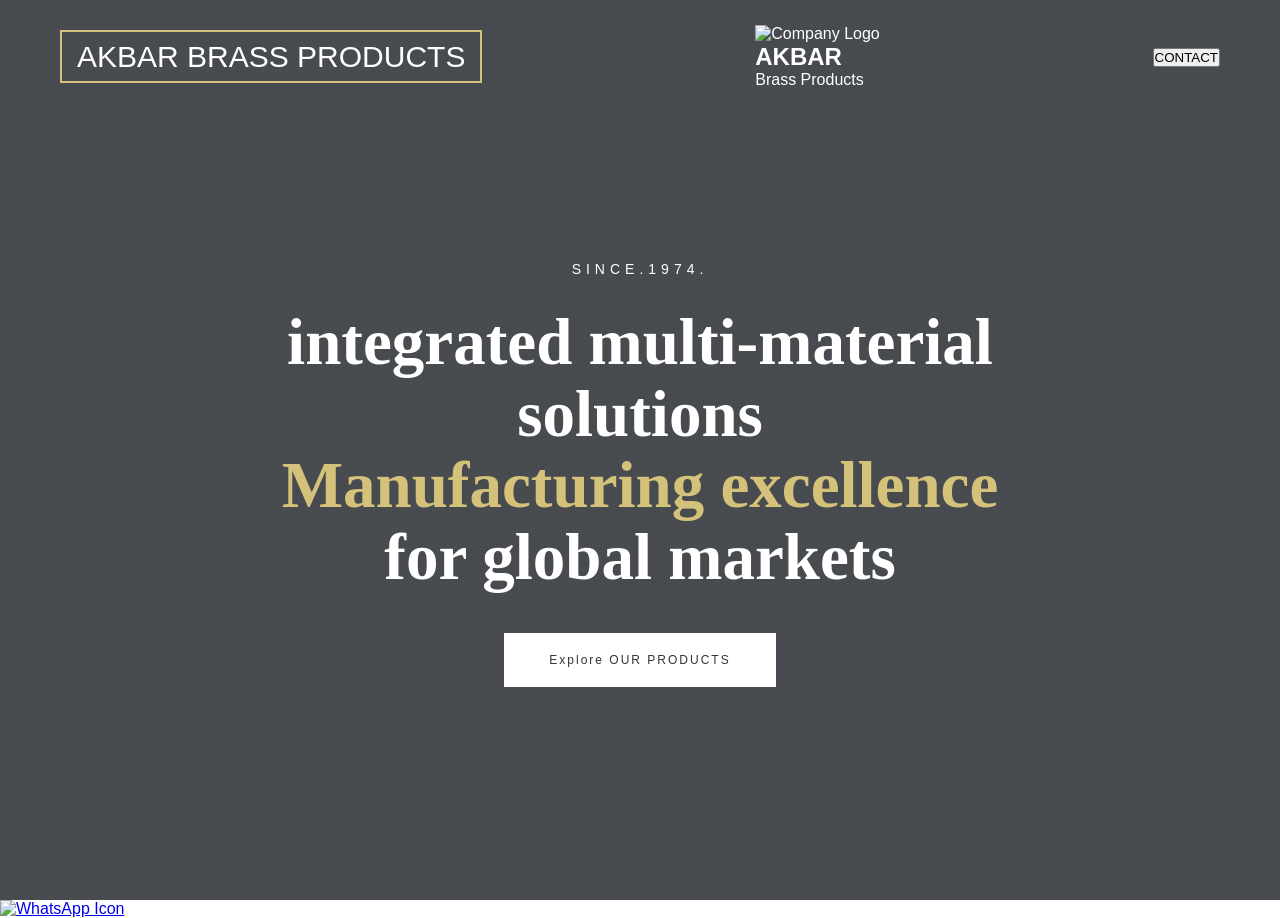
==== AK.html @ 09dd2a89 "update file" ====
<!DOCTYPE html>
<html lang="en">
<head>
    <meta charset="UTF-8">
    <meta name="viewport" content="width=device-width, initial-scale=1.0">
    <title>AKBAR BRASS PRODUCTS</title>
    <link rel="stylesheet" href="AK.css">
</head>
<body>
    <section class="hero">
        <header>
            <div class="menu">
                <span class="logo">AKBAR BRASS PRODUCTS</span>
            </div>
            <!--company logo-->
                <div class="company-logo">
                    <img src="images/akbar-logo.png" alt="Company Logo">
                    <h1>AKBAR</h1>
                    <p>Brass Products</p>
                </div>
                <!-- contact button-->
                 <button class="contact-button">CONTACT</button>
        </header>
        <!---main content--->
        <div class="hero-content">
            <p class="since">SINCE.1974.</p>
            <h2>integrated multi-material solutions
                <span>Manufacturing excellence</span>
                for global markets
            </h2>
            <button class="explore-btn">Explore OUR PRODUCTS</button>
        </div>
    </section>
    <!---Whatsapp button--->
    <a href="#" class="whatsapp-button">
        <img src="images/whatsapp-icon.png" alt="WhatsApp Icon"></a>
        <script src="AK.js"></script>
</body>
</html>
---- AK.css ----
/* Basic Reset */
* {
    margin: 0;
    padding: 0;
    box-sizing: border-box;
}


/* Body */
body {
    font-family: Arial, sans-serif;
}


/* Hero Section */
.hero {
    min-height: 100vh;

    /* बाद में यहां factory की background image लगा सकते हैं */
    background:
        linear-gradient(rgba(10, 15, 20, 0.75),
            rgba(10, 15, 20, 0.75)),
        url("factory.jpg");

    background-size: cover;
    background-position: center;

    color: white;
    position: relative;
}


/* Header */
header {
    width: 100%;
    padding: 25px 60px;

    display: flex;
    justify-content: space-between;
    align-items: center;
}


/* Menu */
.menu {
    font-size: 30px;
    cursor: pointer;
}


/* Logo */
.logo {
    text-align: center;
    border: 2px solid #d4c27a;
    padding: 8px 15px;
}


.logo h1 {
    font-size: 25px;
    letter-spacing: 3px;
}


.logo p {
    font-size: 9px;
    font-weight: bold;
    letter-spacing: 1px;
    margin-top: 4px;
}


/* Contact Button */
.contact-btn {
    background: transparent;
    color: white;

    border: 2px solid white;

    padding: 12px 25px;

    font-size: 20px;
    font-weight: bold;

    cursor: pointer;

    transition: 0.3s;
}


.contact-btn:hover {
    background-color: white;
    color: black;
}


/* Hero Content */
.hero-content {
    min-height: 80vh;

    display: flex;
    flex-direction: column;
    justify-content: center;
    align-items: center;

    text-align: center;

    padding: 20px;
}


/* Since Text */
.since {
    font-size: 14px;
    letter-spacing: 5px;

    margin-bottom: 30px;
}


/* Main Heading */
.hero-content h2 {
    max-width: 950px;

    font-family: Georgia, serif;

    font-size: 65px;
    line-height: 1.1;

    font-weight: bold;
}


/* Golden Text */
.hero-content h2 span {
    display: block;
    color: #d4c27a;
}


/* Explore Button */
.explore-btn {
    margin-top: 40px;

    padding: 20px 45px;

    background-color: white;
    color: #333;

    border: none;

    font-size: 12px;
    letter-spacing: 2px;

    cursor: pointer;

    transition: 0.3s;
}


.explore-btn:hover {
    background-color: #d4c27a;
}


/* WhatsApp Button */
.whatsapp {
    position: fixed;

    right: 30px;
    bottom: 30px;

    background-color: #25D366;
    color: white;

    width: 60px;
    height: 60px;

    border-radius: 50%;

    display: flex;
    justify-content: center;
    align-items: center;

    text-decoration: none;

    font-size: 11px;
    font-weight: bold;

    box-shadow: 0 5px 15px rgba(0, 0, 0, 0.3);
}


/* Tablet */
@media (max-width: 768px) {

    header {
        padding: 20px;
    }


    .hero-content h2 {
        font-size: 45px;
    }


    .contact-btn {
        padding: 10px 15px;
    }

}


/* Mobile */
@media (max-width: 480px) {

    .hero-content h2 {
        font-size: 32px;
    }


    .since {
        font-size: 10px;
        letter-spacing: 3px;
    }


    .logo h1 {
        font-size: 18px;
    }


    .menu {
        font-size: 25px;
    }


    .contact-btn {
        font-size: 10px;
    }

}
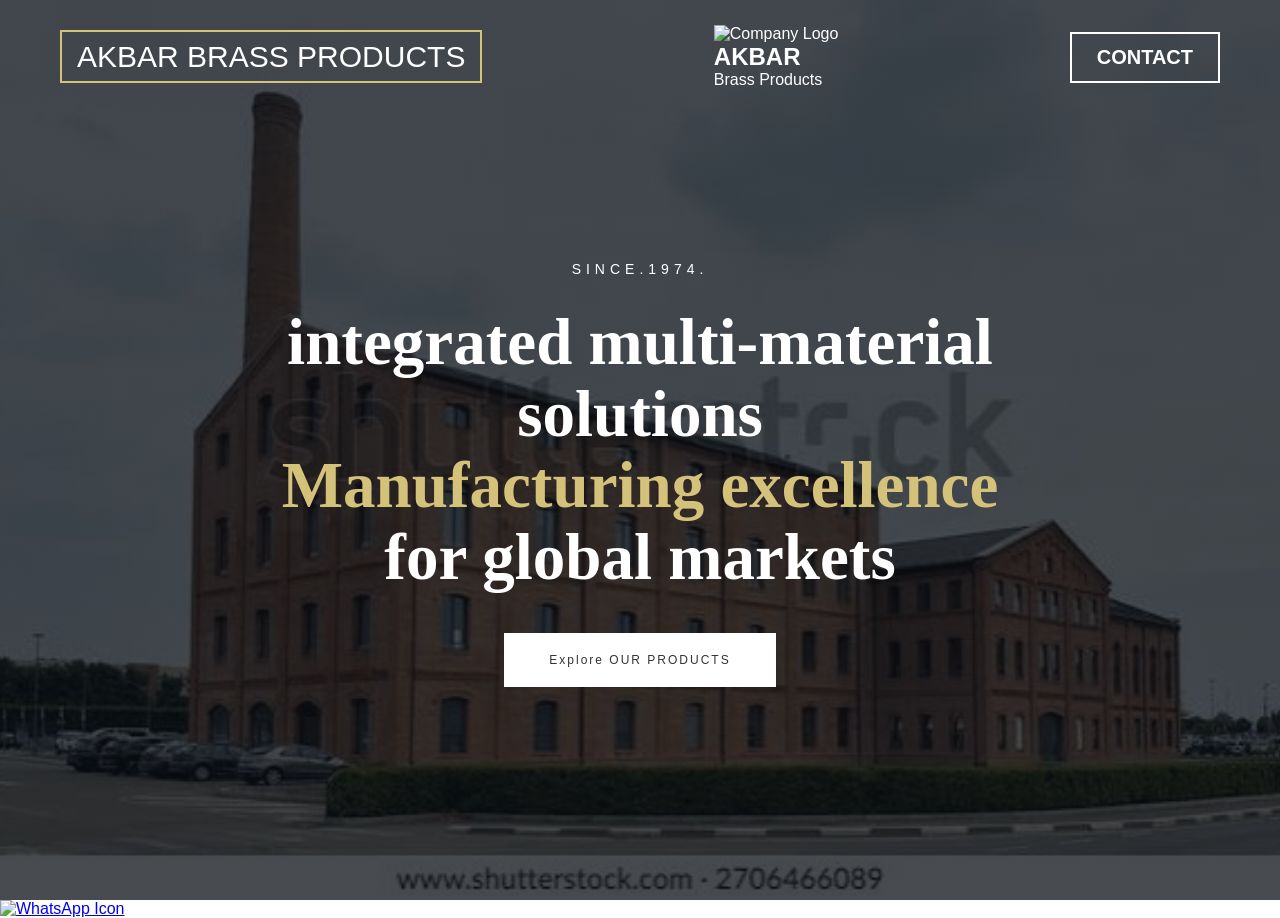
==== commit 87cae7d0: "update file" ====
--- a/AK.html
+++ b/AK.html
@@ -14,7 +14,7 @@
             </div>
             <!--company logo-->
                 <div class="company-logo">
-                    <img src="images/akbar-logo.png" alt="Company Logo">
+                    <img src="logo.png" alt="Company Logo">
                     <h1>AKBAR</h1>
                     <p>Brass Products</p>
                 </div>
--- a/AK.css
+++ b/AK.css
@@ -15,12 +15,11 @@
 /* Hero Section */
 .hero {
     min-height: 100vh;
-
-    /* बाद में यहां factory की background image लगा सकते हैं */
+    background-image: url("factory.jfif");
     background:
         linear-gradient(rgba(10, 15, 20, 0.75),
             rgba(10, 15, 20, 0.75)),
-        url("factory.jpg");
+        url("factory.jfif");
 
     background-size: cover;
     background-position: center;
@@ -71,7 +70,7 @@
 
 
 /* Contact Button */
-.contact-btn {
+.contact-button {
     background: transparent;
     color: white;
 
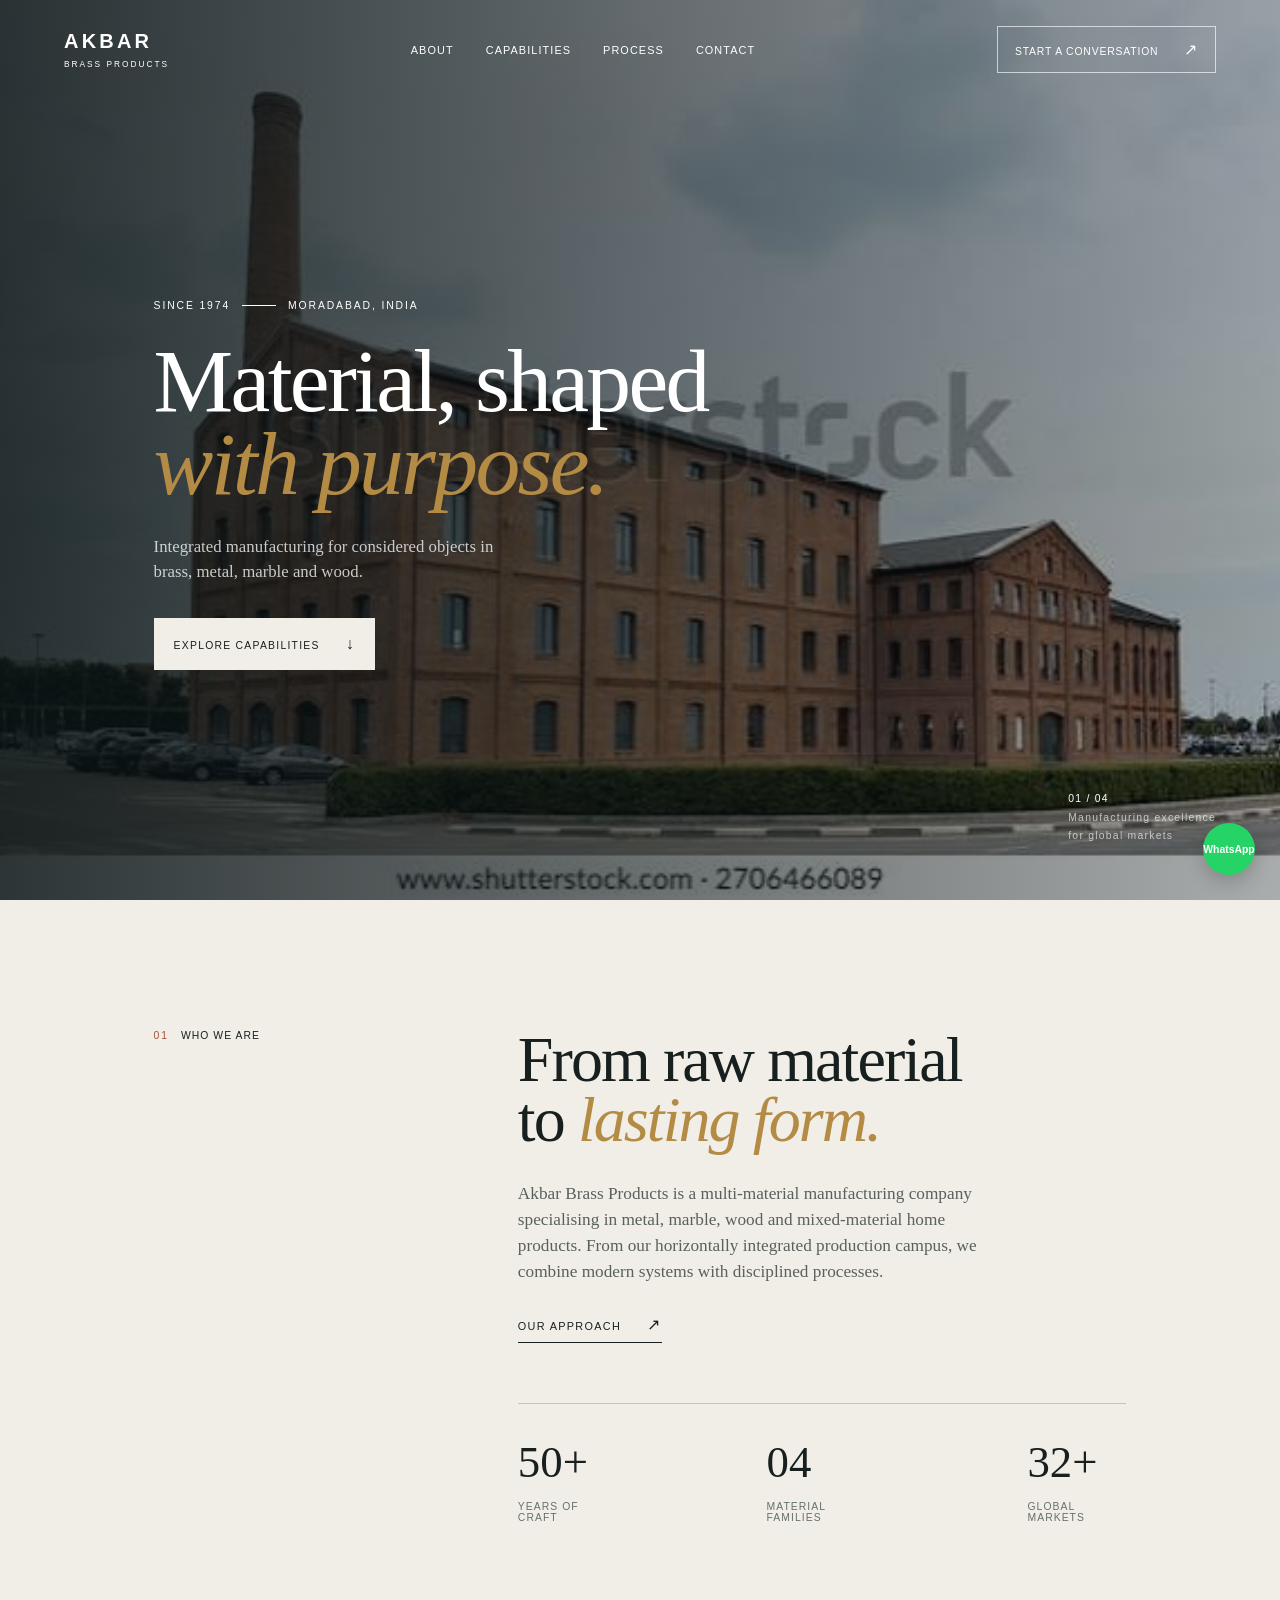
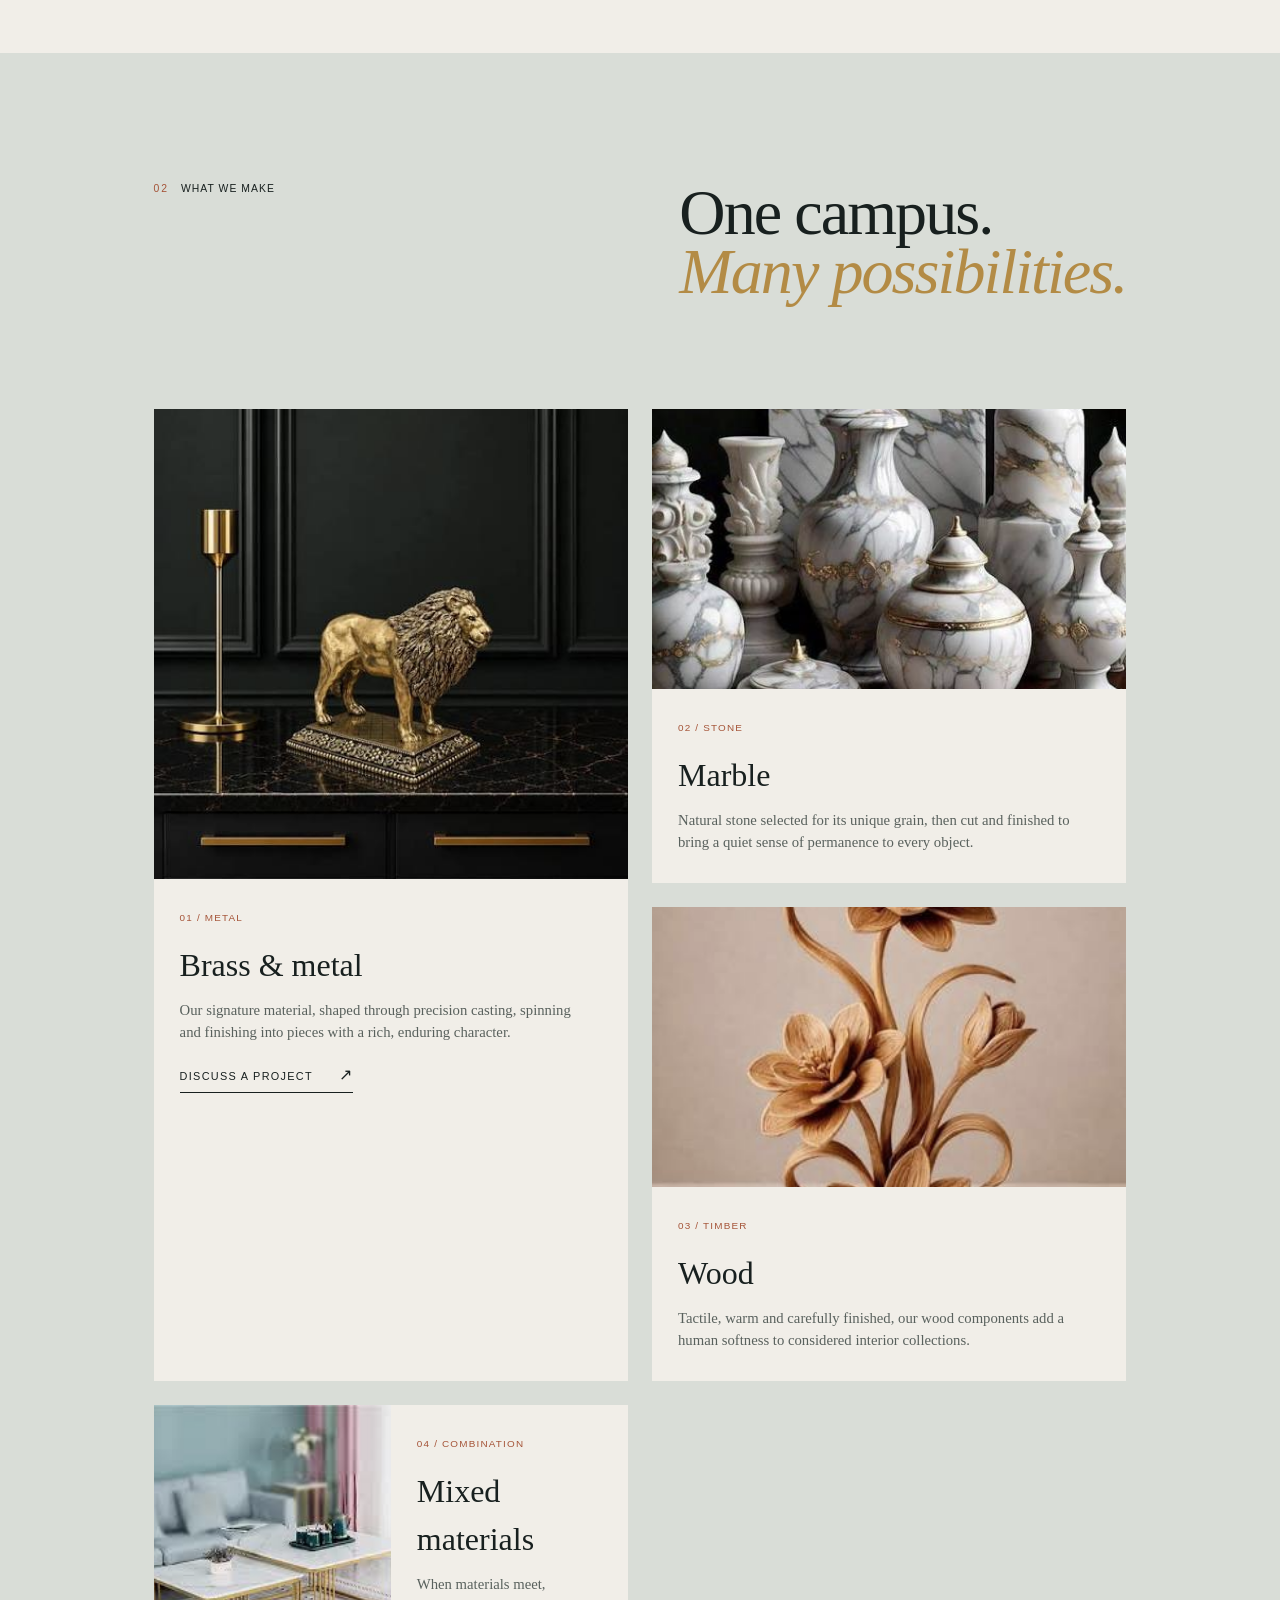
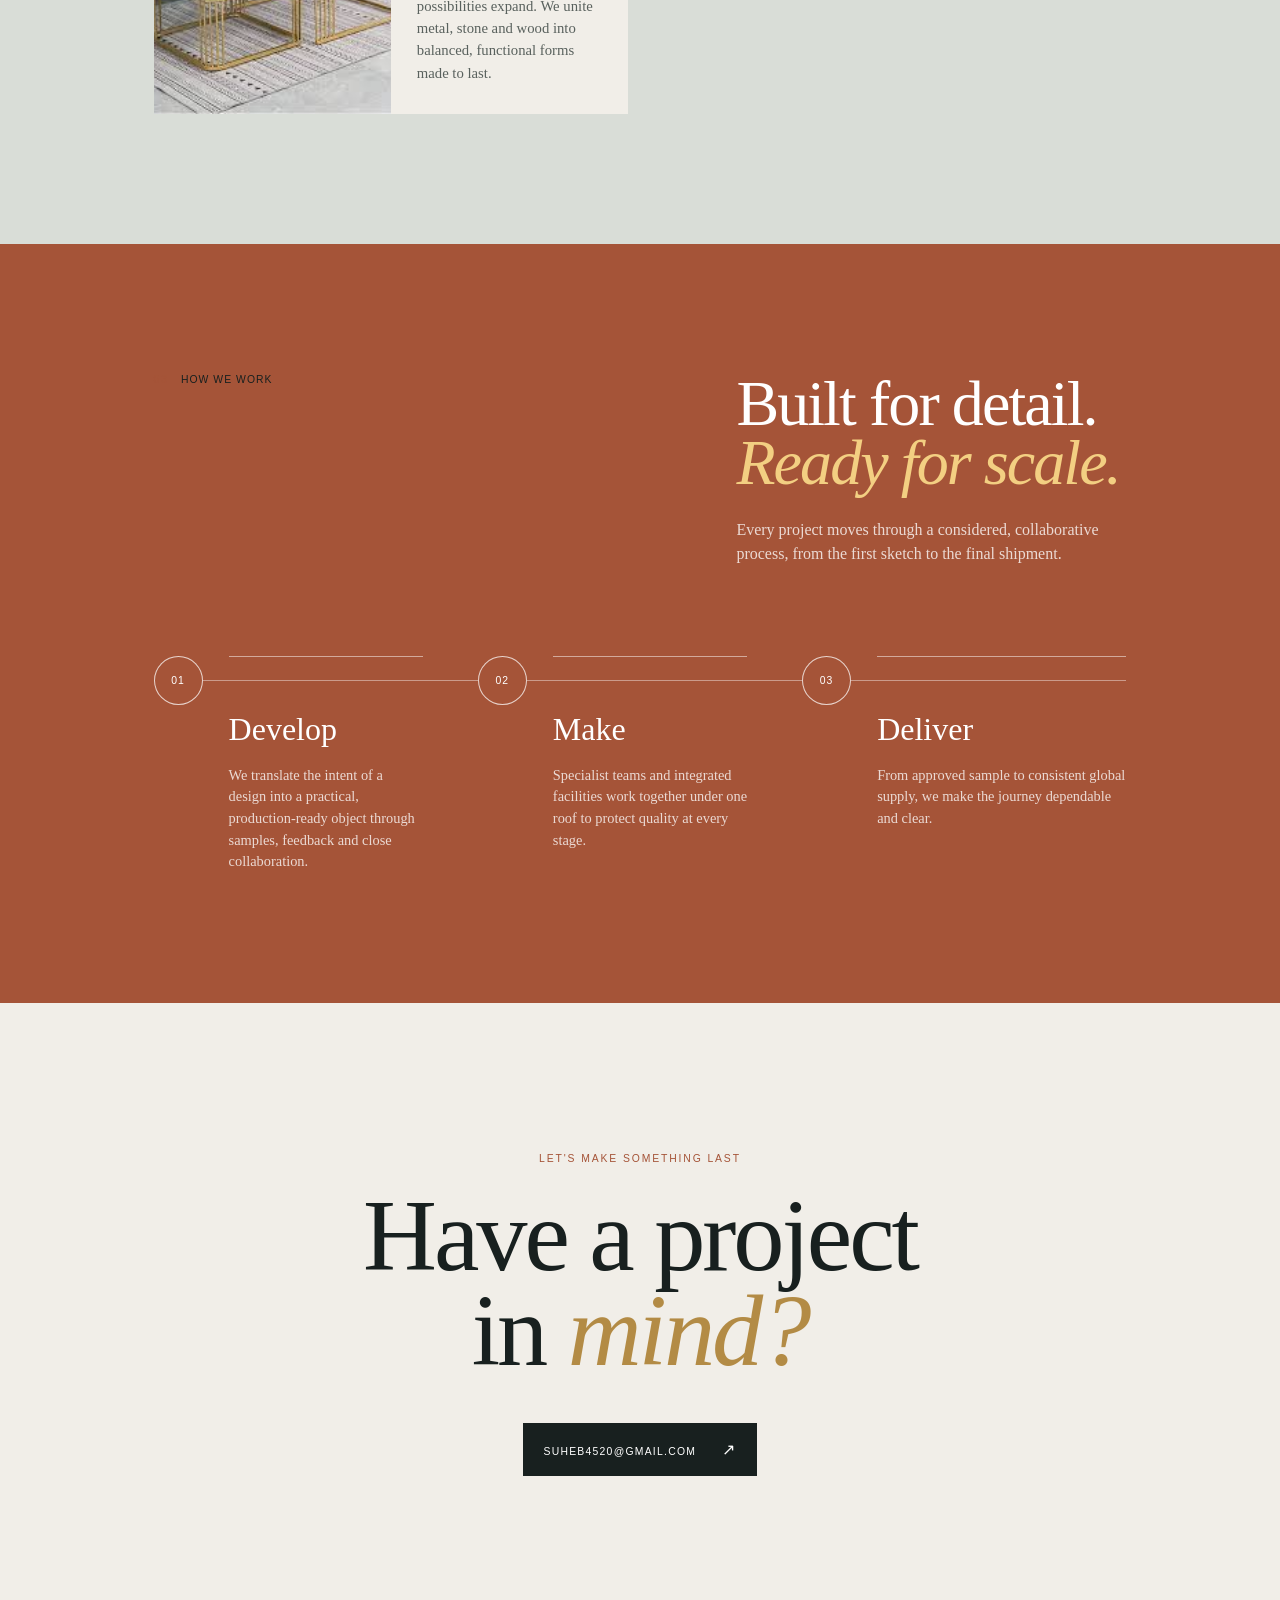
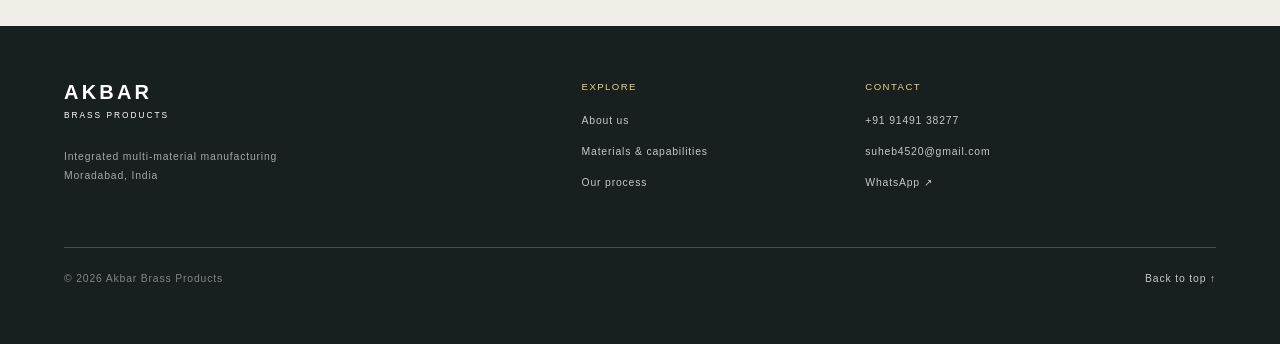
==== commit 1b6b046f: "proper akbar brass copy site created by suheb" ====
--- a/AK.html
+++ b/AK.html
@@ -3,37 +3,131 @@
 <head>
     <meta charset="UTF-8">
     <meta name="viewport" content="width=device-width, initial-scale=1.0">
-    <title>AKBAR BRASS PRODUCTS</title>
+    <meta name="description" content="Akbar Brass Products creates refined multi-material home products for global markets.">
+    <title>Akbar Brass Products</title>
     <link rel="stylesheet" href="AK.css">
 </head>
 <body>
-    <section class="hero">
-        <header>
-            <div class="menu">
-                <span class="logo">AKBAR BRASS PRODUCTS</span>
+    <header class="site-header">
+        <a class="logo" href="#top" aria-label="Akbar Brass Products home">
+            <strong>AKBAR</strong>
+            <span>BRASS PRODUCTS</span>
+        </a>
+        <nav class="site-nav" id="site-nav" aria-label="Primary navigation">
+            <a href="#about">About</a>
+            <a href="#capabilities">Capabilities</a>
+            <a href="#process">Process</a>
+            <a href="#contact">Contact</a>
+        </nav>
+        <a class="contact-button" href="#contact">Start a conversation <span aria-hidden="true">↗</span></a>
+        <button class="menu-button" type="button" aria-label="Open navigation" aria-controls="site-nav" aria-expanded="false">
+            <span></span><span></span>
+        </button>
+    </header>
+
+    <main id="top">
+        <section class="hero">
+            <div class="hero-content">
+                <p class="eyebrow">SINCE 1974 <span></span> MORADABAD, INDIA</p>
+                <h1>Material, shaped<br><em>with purpose.</em></h1>
+                <p class="hero-intro">Integrated manufacturing for considered objects in brass, metal, marble and wood.</p>
+                <a class="button button-light" href="#capabilities">Explore capabilities <span aria-hidden="true">↓</span></a>
             </div>
-            <!--company logo-->
-                <div class="company-logo">
-                    <img src="logo.png" alt="Company Logo">
-                    <h1>AKBAR</h1>
-                    <p>Brass Products</p>
+            <p class="hero-note">01 / 04<br><span>Manufacturing excellence<br>for global markets</span></p>
+        </section>
+
+        <section class="intro section" id="about">
+            <div class="section-label">01 <span>Who we are</span></div>
+            <div class="intro-copy">
+                <h2>From raw material<br>to <em>lasting form.</em></h2>
+                <p>Akbar Brass Products is a multi-material manufacturing company specialising in metal, marble, wood and mixed-material home products. From our horizontally integrated production campus, we combine modern systems with disciplined processes.</p>
+                <a class="text-link" href="#process">Our approach <span aria-hidden="true">↗</span></a>
+            </div>
+            <div class="stat-grid">
+                <div><strong>50+</strong><span>Years of craft</span></div>
+                <div><strong>04</strong><span>Material families</span></div>
+                <div><strong>32+</strong><span>Global markets</span></div>
+            </div>
+        </section>
+
+        <section class="capabilities section" id="capabilities">
+            <div class="section-heading">
+                <div class="section-label">02 <span>What we make</span></div>
+                <h2>One campus.<br><em>Many possibilities.</em></h2>
+            </div>
+            <div class="material-grid">
+                <article class="material-card material-card-featured">
+                    <img src="brass%20material.jfif" alt="Polished brass material with a warm golden finish">
+                    <div class="material-card-content"><span class="number">01 / METAL</span><h3>Brass &amp; metal</h3><p>Our signature material, shaped through precision casting, spinning and finishing into pieces with a rich, enduring character.</p><a class="text-link" href="#contact">Discuss a project <span aria-hidden="true">↗</span></a></div>
+                </article>
+                <article class="material-card">
+                    <img src="marble.jfif" alt="Natural marble surface prepared for a home product">
+                    <div class="material-card-content"><span class="number">02 / STONE</span><h3>Marble</h3><p>Natural stone selected for its unique grain, then cut and finished to bring a quiet sense of permanence to every object.</p></div>
+                </article>
+                <article class="material-card">
+                    <img src="wood.jfif" alt="Warm wood material with a crafted natural grain">
+                    <div class="material-card-content"><span class="number">03 / TIMBER</span><h3>Wood</h3><p>Tactile, warm and carefully finished, our wood components add a human softness to considered interior collections.</p></div>
+                </article>
+                <article class="material-card material-card-wide">
+                    <img src="mixed.jfif" alt="Mixed material product combining brass, wood and stone">
+                    <div class="material-card-content"><span class="number">04 / COMBINATION</span><h3>Mixed materials</h3><p>When materials meet, possibilities expand. We unite metal, stone and wood into balanced, functional forms made to last.</p></div>
+                </article>
+            </div>
+        </section>
+
+        <section class="process section" id="process">
+            <div class="process-heading">
+                <div class="section-label">03 <span>How we work</span></div>
+                <div class="process-title">
+                    <h2>Built for detail.<br><em>Ready for scale.</em></h2>
+                    <p>Every project moves through a considered, collaborative process, from the first sketch to the final shipment.</p>
                 </div>
-                <!-- contact button-->
-                 <button class="contact-button">CONTACT</button>
-        </header>
-        <!---main content--->
-        <div class="hero-content">
-            <p class="since">SINCE.1974.</p>
-            <h2>integrated multi-material solutions
-                <span>Manufacturing excellence</span>
-                for global markets
-            </h2>
-            <button class="explore-btn">Explore OUR PRODUCTS</button>
+            </div>
+            <ol class="process-steps">
+                <li>
+                    <span class="process-number">01</span>
+                    <div><h3>Develop</h3><p>We translate the intent of a design into a practical, production-ready object through samples, feedback and close collaboration.</p></div>
+                </li>
+                <li>
+                    <span class="process-number">02</span>
+                    <div><h3>Make</h3><p>Specialist teams and integrated facilities work together under one roof to protect quality at every stage.</p></div>
+                </li>
+                <li>
+                    <span class="process-number">03</span>
+                    <div><h3>Deliver</h3><p>From approved sample to consistent global supply, we make the journey dependable and clear.</p></div>
+                </li>
+            </ol>
+        </section>
+
+        <section class="contact-section section" id="contact">
+            <p class="eyebrow">LET'S MAKE SOMETHING LAST</p>
+            <h2>Have a project<br>in <em>mind?</em></h2>
+            <a class="button button-dark" href="mailto:suheb4520@gmail.com">suheb4520@gmail.com <span aria-hidden="true">↗</span></a>
+        </section>
+    </main>
+
+    <footer>
+        <div class="footer-top">
+            <div class="footer-brand">
+                <a class="logo" href="#top" aria-label="Return to Akbar Brass Products home"><strong>AKBAR</strong><span>BRASS PRODUCTS</span></a>
+                <p>Integrated multi-material manufacturing<br>Moradabad, India</p>
+            </div>
+            <div class="footer-column">
+                <span class="footer-label">Explore</span>
+                <a href="#about">About us</a>
+                <a href="#capabilities">Materials &amp; capabilities</a>
+                <a href="#process">Our process</a>
+            </div>
+            <div class="footer-column">
+                <span class="footer-label">Contact</span>
+                <a href="tel:+919149138277">+91 91491 38277</a>
+                <a href="mailto:suheb4520@gmail.com">suheb4520@gmail.com</a>
+                <a href="https://wa.me/919149138277" target="_blank" rel="noopener">WhatsApp ↗</a>
+            </div>
         </div>
-    </section>
-    <!---Whatsapp button--->
-    <a href="#" class="whatsapp-button">
-        <img src="images/whatsapp-icon.png" alt="WhatsApp Icon"></a>
-        <script src="AK.js"></script>
+        <div class="footer-bottom"><span>© 2026 Akbar Brass Products</span><a href="#top">Back to top ↑</a></div>
+    </footer>
+    <a class="whatsapp" href="https://wa.me/919149138277" target="_blank" rel="noopener" aria-label="Chat with Akbar Brass Products on WhatsApp">WhatsApp</a>
+    <script src="AK.js"></script>
 </body>
-</html>+</html> 
--- a/AK.css
+++ b/AK.css
@@ -1,241 +1,78 @@
-/* Basic Reset */
 * {
     margin: 0;
     padding: 0;
     box-sizing: border-box;
 }
+:root { --ink: #18201f; --cream: #f1eee8; --gold: #b38b45; --line: rgba(24, 32, 31, .2); --rust: #a55438; }
+html { scroll-behavior: smooth; }
+body {
+    background: var(--cream);
+    color: var(--ink);
+    font-family: Georgia, serif;
+    line-height: 1.5;
+}
+.site-header { position: absolute; z-index: 2; width: 100%; padding: 26px 5vw; display: flex; align-items: center; justify-content: space-between; color: white; }
+a { color: inherit; text-decoration: none; }
+.logo { display: flex; flex-direction: column; line-height: 1; letter-spacing: .12em; }
+.logo strong { font: bold 1.25rem Arial, sans-serif; letter-spacing: .16em; }
+.logo span { font: .52rem Arial, sans-serif; letter-spacing: .24em; margin-top: 6px; }
+.site-nav { display: flex; gap: 32px; font: .68rem Arial, sans-serif; letter-spacing: .1em; text-transform: uppercase; }
+.contact-button { border: 1px solid rgba(255,255,255,.65); padding: 13px 17px; font: .65rem Arial, sans-serif; letter-spacing: .08em; text-transform: uppercase; }
+.contact-button span, .button span, .text-link span { margin-left: 22px; font-size: 1rem; }
+.menu-button { display: none; background: none; border: 0; }
+.hero { min-height: 100vh; display: flex; align-items: center; padding: 150px 12vw 80px; color: white; position: relative; background: linear-gradient(90deg, rgba(10,19,20,.86), rgba(10,19,20,.35)), url("factory.jfif") center/cover; }
+.hero-content { max-width: 730px; animation: rise .8s ease both; }
+.eyebrow, .section-label { display: flex; align-items: center; gap: 12px; font: .65rem Arial, sans-serif; letter-spacing: .18em; text-transform: uppercase; }
+.eyebrow span { width: 34px; height: 1px; background: currentColor; }
+h1, h2 { font-size: clamp(3.4rem, 7vw, 7.5rem); line-height: .93; font-weight: 400; letter-spacing: -.03em; }
+em { color: var(--gold); font-style: italic; }
+.hero h1 { margin: 28px 0; }
+.hero-intro { max-width: 340px; color: rgba(255,255,255,.76); font-size: 1.05rem; }
+.button { display: inline-block; padding: 17px 20px; margin-top: 34px; font: .65rem Arial, sans-serif; letter-spacing: .12em; text-transform: uppercase; }
+.button-light { background: var(--cream); color: var(--ink); }
+.button-dark { background: var(--ink); color: white; }
+.hero-note { position: absolute; right: 5vw; bottom: 54px; font: .65rem/1.8 Arial, sans-serif; letter-spacing: .12em; }
+.hero-note span { color: rgba(255,255,255,.65); }
+.section { padding: 130px 12vw; }
+.intro { display: grid; grid-template-columns: 1fr 2fr; gap: 60px; background: var(--cream); }
+.section-label { color: var(--rust); align-items: baseline; }.section-label span { color: var(--ink); letter-spacing: .1em; }
+.intro-copy h2, .section-heading h2, .process-heading h2 { font-size: clamp(2.8rem, 5vw, 5.5rem); margin-bottom: 32px; }
+.intro-copy p { max-width: 480px; color: #59615d; font-size: 1.08rem; }.text-link { display: inline-block; margin-top: 30px; border-bottom: 1px solid var(--ink); padding-bottom: 8px; font: .68rem Arial, sans-serif; letter-spacing: .12em; text-transform: uppercase; }.stat-grid { grid-column: 2; display: flex; gap: 12vw; border-top: 1px solid var(--line); padding-top: 25px; }.stat-grid div { display: flex; flex-direction: column; }.stat-grid strong { font-size: 2.8rem; font-weight: 400; }.stat-grid span { color: #66706a; font: .65rem Arial, sans-serif; letter-spacing: .1em; text-transform: uppercase; margin-top: 5px; }
+.capabilities { background: #d9ddd7; }.section-heading { display: flex; justify-content: space-between; align-items: flex-start; margin-bottom: 75px; }.material-grid { display: grid; grid-template-columns: repeat(2, 1fr); gap: 24px; }.material-card { background: var(--cream); }.material-card img { display: block; width: 100%; height: 280px; object-fit: cover; filter: saturate(.8); transition: transform .5s ease; }.material-card:hover img { transform: scale(1.03); }.material-card-content { padding: 25px 26px 30px; }.material-card .number { color: var(--rust); font: .62rem Arial, sans-serif; letter-spacing: .12em; }.material-card h3 { font-size: 2rem; font-weight: 400; margin: 13px 0 10px; }.material-card p { max-width: 410px; color: #59615d; font-size: .92rem; }.material-card-featured { grid-row: span 2; }.material-card-featured img { height: 470px; }.material-card-wide { display: grid; grid-template-columns: 1fr 1fr; }.material-card-wide img { height: 100%; min-height: 280px; }.material-card .text-link { margin-top: 22px; }.process { background: var(--rust); color: white; }.process-heading { display: flex; justify-content: space-between; }.process h2 em { color: #f3cf82; }.process-steps { display: grid; grid-template-columns: repeat(3, 1fr); gap: 45px; margin-top: 100px; }.process-steps div { border-top: 1px solid rgba(255,255,255,.5); padding-top: 20px; }.process-steps span { font: .65rem Arial, sans-serif; }.process-steps h3 { font-size: 2rem; font-weight: 400; margin: 25px 0 10px; }.process-steps p { max-width: 240px; color: rgba(255,255,255,.76); font-size: .9rem; }.contact-section { text-align: center; padding-top: 150px; padding-bottom: 150px; }.contact-section .eyebrow { justify-content: center; color: var(--rust); }.contact-section h2 { margin-top: 24px; font-size: clamp(3.5rem, 8vw, 8rem); }.contact-section .button { margin-top: 45px; }footer { background: var(--ink); color: white; padding: 55px 5vw; display: flex; justify-content: space-between; align-items: flex-start; font: .65rem/1.8 Arial, sans-serif; letter-spacing: .08em; }footer p { color: rgba(255,255,255,.6); }.whatsapp { position: fixed; right: 25px; bottom: 25px; z-index: 4; display: grid; place-items: center; width: 52px; height: 52px; border-radius: 50%; background: #25d366; color: white; font: bold .65rem Arial, sans-serif; box-shadow: 0 6px 20px rgba(0,0,0,.2); }
+@keyframes rise { from { opacity: 0; transform: translateY(25px); } to { opacity: 1; transform: none; } }
+@media (max-width: 700px) { .site-header { padding: 20px; }.site-nav { display: none; position: absolute; top: 75px; left: 20px; right: 20px; flex-direction: column; gap: 18px; padding: 22px; background: var(--ink); }.site-nav.open { display: flex; }.contact-button { display: none; }.menu-button { display: flex; flex-direction: column; gap: 6px; cursor: pointer; }.menu-button span { display: block; width: 25px; height: 1px; background: white; }.hero { min-height: 90vh; padding: 140px 7vw 80px; }.hero-note { display: none; }.section { padding: 80px 7vw; }.intro, .section-heading, .process-heading { display: block; }.intro-copy { margin-top: 50px; }.stat-grid { grid-column: auto; margin-top: 70px; gap: 10vw; }.stat-grid strong { font-size: 2rem; }.material-grid { grid-template-columns: 1fr; }.material-card-featured { grid-row: auto; }.material-card-featured img, .material-card img { height: 280px; }.material-card-wide { display: block; }.material-card-wide img { min-height: 0; }.process-steps { grid-template-columns: 1fr; gap: 35px; margin-top: 65px; }.contact-section h2 { font-size: 3.6rem; }footer { flex-direction: column; gap: 28px; } }
 
-
-/* Body */
-body {
-    font-family: Arial, sans-serif;
+footer { display: block; }
+.footer-top { display: grid; grid-template-columns: 2fr 1fr 1.5fr; gap: 50px; width: 100%; padding-bottom: 55px; border-bottom: 1px solid rgba(255,255,255,.2); }
+.footer-brand p { margin-top: 28px; color: rgba(255,255,255,.6); }
+.footer-column { display: flex; flex-direction: column; align-items: flex-start; gap: 12px; }
+.footer-column a { color: rgba(255,255,255,.75); transition: color .25s ease; }
+.footer-column a:hover, .footer-bottom a:hover { color: #f3cf82; }
+.footer-label { margin-bottom: 8px; color: #f3cf82; font: .6rem Arial, sans-serif; letter-spacing: .15em; text-transform: uppercase; }
+.footer-bottom { display: flex; justify-content: space-between; width: 100%; padding-top: 22px; color: rgba(255,255,255,.45); }
+.footer-bottom a { color: rgba(255,255,255,.75); }
+@media (max-width: 700px) {
+    footer { gap: 28px; }
+    .footer-top { grid-template-columns: 1fr; gap: 35px; padding-bottom: 35px; }
+    .footer-bottom { flex-direction: column; gap: 12px; }
 }
 
-
-/* Hero Section */
-.hero {
-    min-height: 100vh;
-    background-image: url("factory.jfif");
-    background:
-        linear-gradient(rgba(10, 15, 20, 0.75),
-            rgba(10, 15, 20, 0.75)),
-        url("factory.jfif");
-
-    background-size: cover;
-    background-position: center;
-
-    color: white;
-    position: relative;
-}
-
-
-/* Header */
-header {
-    width: 100%;
-    padding: 25px 60px;
-
-    display: flex;
-    justify-content: space-between;
-    align-items: center;
-}
-
-
-/* Menu */
-.menu {
-    font-size: 30px;
-    cursor: pointer;
-}
-
-
-/* Logo */
-.logo {
-    text-align: center;
-    border: 2px solid #d4c27a;
-    padding: 8px 15px;
-}
-
-
-.logo h1 {
-    font-size: 25px;
-    letter-spacing: 3px;
-}
-
-
-.logo p {
-    font-size: 9px;
-    font-weight: bold;
-    letter-spacing: 1px;
-    margin-top: 4px;
-}
-
-
-/* Contact Button */
-.contact-button {
-    background: transparent;
-    color: white;
-
-    border: 2px solid white;
-
-    padding: 12px 25px;
-
-    font-size: 20px;
-    font-weight: bold;
-
-    cursor: pointer;
-
-    transition: 0.3s;
-}
-
-
-.contact-btn:hover {
-    background-color: white;
-    color: black;
-}
-
-
-/* Hero Content */
-.hero-content {
-    min-height: 80vh;
-
-    display: flex;
-    flex-direction: column;
-    justify-content: center;
-    align-items: center;
-
-    text-align: center;
-
-    padding: 20px;
-}
-
-
-/* Since Text */
-.since {
-    font-size: 14px;
-    letter-spacing: 5px;
-
-    margin-bottom: 30px;
-}
-
-
-/* Main Heading */
-.hero-content h2 {
-    max-width: 950px;
-
-    font-family: Georgia, serif;
-
-    font-size: 65px;
-    line-height: 1.1;
-
-    font-weight: bold;
-}
-
-
-/* Golden Text */
-.hero-content h2 span {
-    display: block;
-    color: #d4c27a;
-}
-
-
-/* Explore Button */
-.explore-btn {
-    margin-top: 40px;
-
-    padding: 20px 45px;
-
-    background-color: white;
-    color: #333;
-
-    border: none;
-
-    font-size: 12px;
-    letter-spacing: 2px;
-
-    cursor: pointer;
-
-    transition: 0.3s;
-}
-
-
-.explore-btn:hover {
-    background-color: #d4c27a;
-}
-
-
-/* WhatsApp Button */
-.whatsapp {
-    position: fixed;
-
-    right: 30px;
-    bottom: 30px;
-
-    background-color: #25D366;
-    color: white;
-
-    width: 60px;
-    height: 60px;
-
-    border-radius: 50%;
-
-    display: flex;
-    justify-content: center;
-    align-items: center;
-
-    text-decoration: none;
-
-    font-size: 11px;
-    font-weight: bold;
-
-    box-shadow: 0 5px 15px rgba(0, 0, 0, 0.3);
-}
-
-
-/* Tablet */
-@media (max-width: 768px) {
-
-    header {
-        padding: 20px;
-    }
-
-
-    .hero-content h2 {
-        font-size: 45px;
-    }
-
-
-    .contact-btn {
-        padding: 10px 15px;
-    }
-
-}
-
-
-/* Mobile */
-@media (max-width: 480px) {
-
-    .hero-content h2 {
-        font-size: 32px;
-    }
-
-
-    .since {
-        font-size: 10px;
-        letter-spacing: 3px;
-    }
-
-
-    .logo h1 {
-        font-size: 18px;
-    }
-
-
-    .menu {
-        font-size: 25px;
-    }
-
-
-    .contact-btn {
-        font-size: 10px;
-    }
-
+/* Process timeline */
+.process-title { max-width: 660px; }
+.process-title h2 { margin-bottom: 25px; }
+.process-title > p { max-width: 390px; color: rgba(255,255,255,.78); font-size: 1rem; }
+.process-steps { list-style: none; position: relative; gap: 0; margin-top: 90px; }
+.process-steps::before { content: ""; position: absolute; top: 24px; left: 0; right: 0; height: 1px; background: rgba(255,255,255,.42); }
+.process-steps li { position: relative; display: grid; grid-template-columns: 50px 1fr; gap: 25px; padding-right: 55px; }
+.process-steps li:last-child { padding-right: 0; }
+.process-number { position: relative; z-index: 1; display: grid; place-items: center; width: 49px; height: 49px; border: 1px solid rgba(255,255,255,.75); border-radius: 50%; background: var(--rust); font: .65rem Arial, sans-serif; letter-spacing: .1em; }
+.process-steps h3 { margin: 28px 0 12px; font-size: 2rem; font-weight: 400; }
+.process-steps p { max-width: 290px; color: rgba(255,255,255,.78); font-size: .9rem; }
+@media (max-width: 700px) {
+    .process-title { margin-top: 45px; }
+    .process-steps { margin-top: 65px; }
+    .process-steps::before { top: 0; bottom: 0; left: 24px; right: auto; width: 1px; height: auto; }
+    .process-steps li, .process-steps li:last-child { grid-template-columns: 49px 1fr; padding: 0 0 42px; gap: 20px; }
+    .process-steps li:last-child { padding-bottom: 0; }
+    .process-steps h3 { margin: 10px 0 8px; font-size: 1.7rem; }
 }
